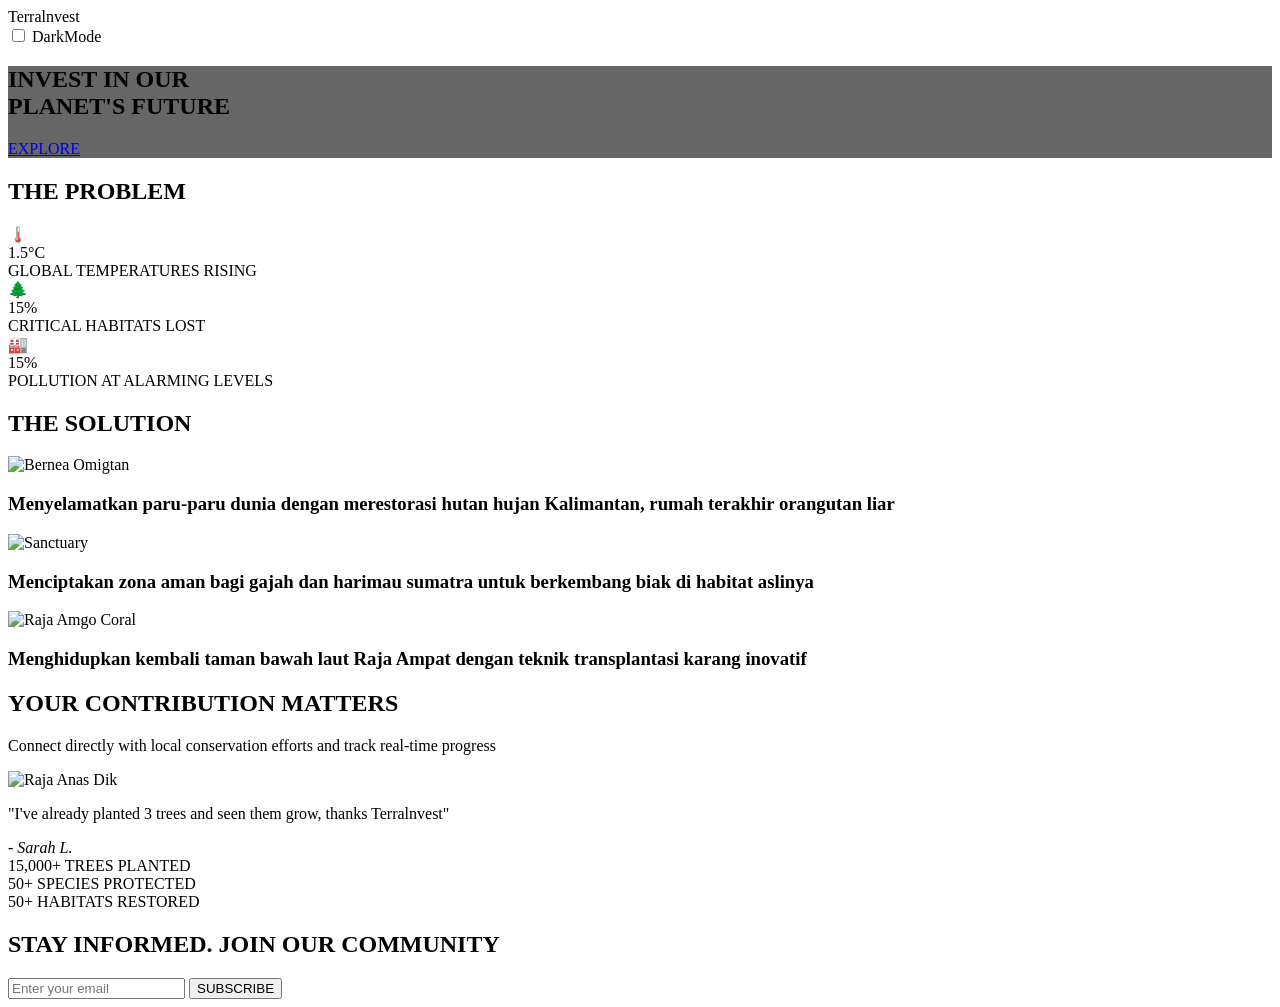
==== index.html @ cbedf4a2 "Website statis Terralnvest siap deploy" ====
<!DOCTYPE html>
<html lang="en" data-theme="light">
<head>
    <meta charset="UTF-8">
    <meta name="viewport" content="width=device-width, initial-scale=1.0">
    <title>Terralnvest - Invest in Our Planet's Future</title>
    <link rel="stylesheet" href="http://127.0.0.1:8000/css/style.css">
</head>
<body>
        <nav class="navbar">
        <div class="nav-container">
            <div class="logo">Terralnvest</div>
            <div class="theme-switch-wrapper">
                <label class="theme-switch">
                    <input type="checkbox">
                    <span class="slider"></span>
                </label>
                <span class="mode-text">DarkMode</span>
            </div>
        </div>
    </nav>

    <section class="hero" style="background-image: linear-gradient(rgba(0,0,0,0.6), rgba(0,0,0,0.6)), url('http://127.0.0.1:8000/img/bg1.jpg');">
        <div class="hero-content">
            <h1>INVEST IN OUR<br>PLANET'S FUTURE</h1>
            <div class="hero-buttons">
                <a href="http://127.0.0.1:8000/ecosystems" class="btn btn-primary">EXPLORE</a>
            </div>
        </div>
    </section>

    <section class="problem">
        <h2>THE PROBLEM</h2>
        <div class="stats-container">
            <div class="stat-item">
                <div class="stat-icon">🌡️</div>
                <div class="stat-value">1.5°C</div>
                <div class="stat-label">GLOBAL TEMPERATURES RISING</div>
            </div>
            <div class="stat-item">
                <div class="stat-icon">🌲</div>
                <div class="stat-value">15%</div>
                <div class="stat-label">CRITICAL HABITATS LOST</div>
            </div>
            <div class="stat-item">
                <div class="stat-icon">🏭</div>
                <div class="stat-value">15%</div>
                <div class="stat-label">POLLUTION AT ALARMING LEVELS</div>
            </div>
        </div>
    </section>

    <section class="solution">
        <h2>THE SOLUTION</h2>
        <div class="solution-cards">
            <div class="solution-card">
                <img src="http://127.0.0.1:8000/img/pohon.png" alt="Bernea Omigtan">
                <h3>Menyelamatkan paru-paru dunia dengan merestorasi hutan hujan Kalimantan, rumah terakhir orangutan liar</h3>
            </div>
            <div class="solution-card">
                <img src="http://127.0.0.1:8000/img/satwa.png" alt="Sanctuary">
                <h3>Menciptakan zona aman bagi gajah dan harimau sumatra untuk berkembang biak di habitat aslinya</h3>
            </div>
            <div class="solution-card">
                <img src="http://127.0.0.1:8000/img/terumbu.jpg" alt="Raja Amgo Coral">
                <h3>Menghidupkan kembali taman bawah laut Raja Ampat dengan teknik transplantasi karang inovatif</h3>
            </div>
        </div>
    </section>

    <section class="contribution">
        <h2>YOUR CONTRIBUTION MATTERS</h2>
        <div class="contribution-content">
            <p>Connect directly with local conservation efforts and track real-time progress</p>
            <img src="http://127.0.0.1:8000/img/id.svg" alt="Raja Anas Dik">
        </div>
    </section>

    <section class="social-proof">
        <div class="testimonial">
            <p>"I've already planted 3 trees and seen them grow, thanks Terralnvest"</p>
            <cite>- Sarah L.</cite>
        </div>
        <div class="stats">
            <div class="stat">
                <span class="stat-number">15,000+</span>
                <span class="stat-label">TREES PLANTED</span>
            </div>
            <div class="stat">
                <span class="stat-number">50+</span>
                <span class="stat-label">SPECIES PROTECTED</span>
            </div>
            <div class="stat">
                <span class="stat-number">50+</span>
                <span class="stat-label">HABITATS RESTORED</span>
            </div>
        </div>
    </section>

    <section class="newsletter">
        <h2>STAY INFORMED. JOIN OUR COMMUNITY</h2>
        <div class="subscribe-form">
            <input type="email" placeholder="Enter your email">
            <button class="btn btn-primary">SUBSCRIBE</button>
        </div>
    </section>
    
    <script>
        const toggleSwitch = document.querySelector('.theme-switch input[type="checkbox"]');
        
        function switchTheme(e) {
            if (e.target.checked) {
                document.documentElement.setAttribute('data-theme', 'dark');
            } else {
                document.documentElement.setAttribute('data-theme', 'light');
            }
        }
        
        toggleSwitch.addEventListener('change', switchTheme, false);
    </script>
</body>
</html>
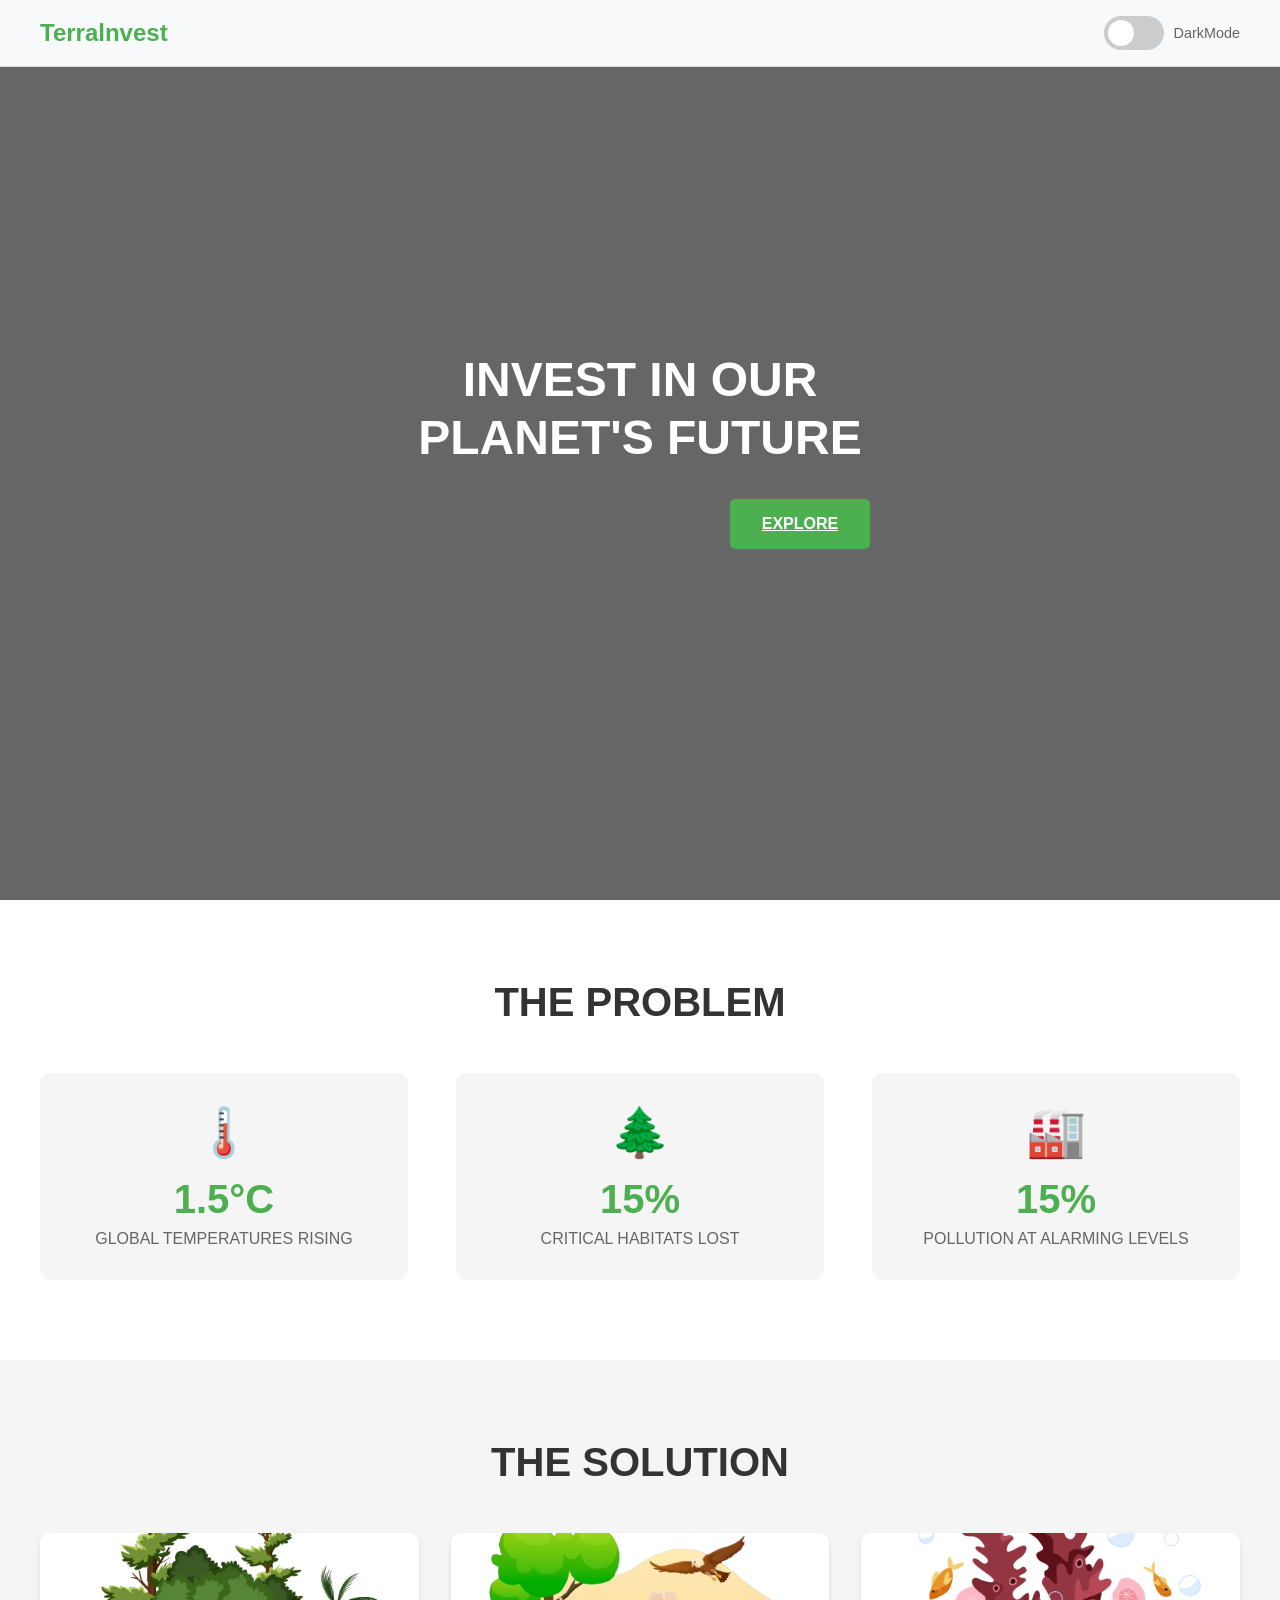
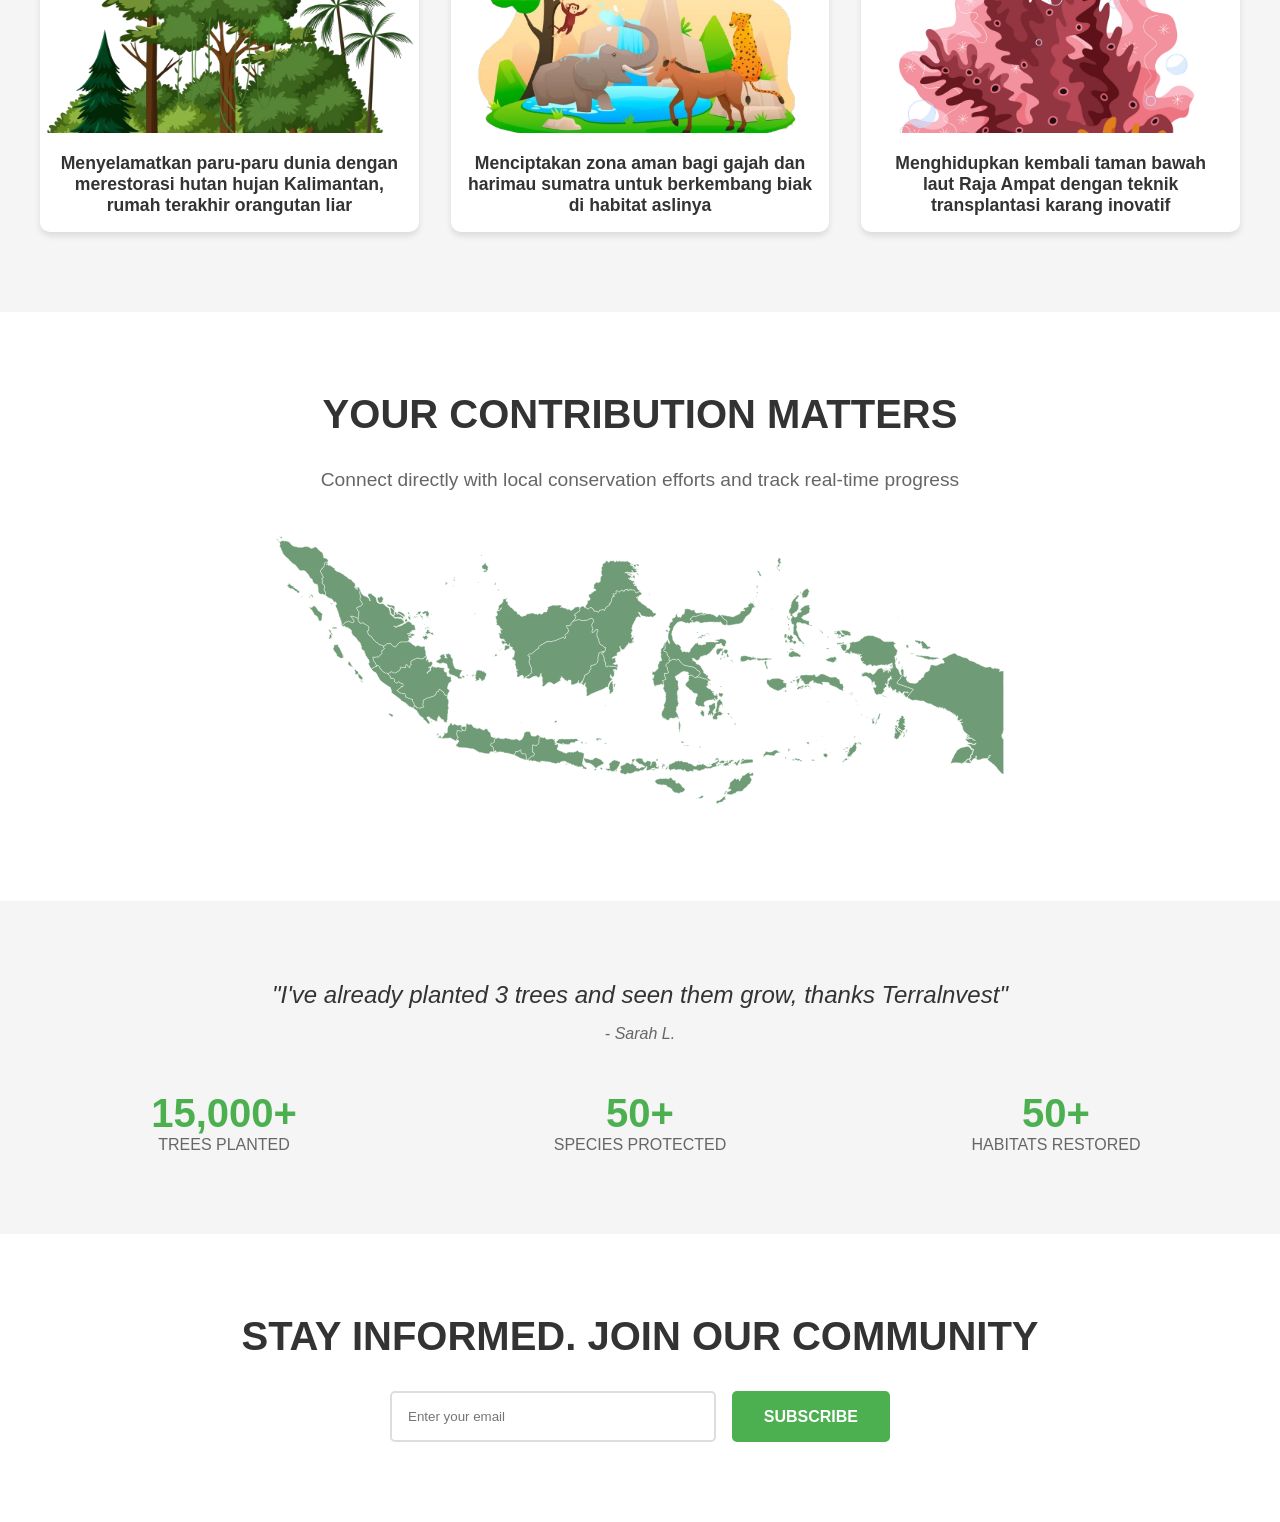
==== commit d8e6e158: "perbaikan" ====
--- a/index.html
+++ b/index.html
@@ -4,7 +4,7 @@
     <meta charset="UTF-8">
     <meta name="viewport" content="width=device-width, initial-scale=1.0">
     <title>Terralnvest - Invest in Our Planet's Future</title>
-    <link rel="stylesheet" href="http://127.0.0.1:8000/css/style.css">
+    <link rel="stylesheet" href="css/style.css">
 </head>
 <body>
         <nav class="navbar">
@@ -24,7 +24,7 @@
         <div class="hero-content">
             <h1>INVEST IN OUR<br>PLANET'S FUTURE</h1>
             <div class="hero-buttons">
-                <a href="http://127.0.0.1:8000/ecosystems" class="btn btn-primary">EXPLORE</a>
+                <a href="ecosystems" class="btn btn-primary">EXPLORE</a>
             </div>
         </div>
     </section>
@@ -54,15 +54,15 @@
         <h2>THE SOLUTION</h2>
         <div class="solution-cards">
             <div class="solution-card">
-                <img src="http://127.0.0.1:8000/img/pohon.png" alt="Bernea Omigtan">
+                <img src="img/pohon.png" alt="Bernea Omigtan">
                 <h3>Menyelamatkan paru-paru dunia dengan merestorasi hutan hujan Kalimantan, rumah terakhir orangutan liar</h3>
             </div>
             <div class="solution-card">
-                <img src="http://127.0.0.1:8000/img/satwa.png" alt="Sanctuary">
+                <img src="img/satwa.png" alt="Sanctuary">
                 <h3>Menciptakan zona aman bagi gajah dan harimau sumatra untuk berkembang biak di habitat aslinya</h3>
             </div>
             <div class="solution-card">
-                <img src="http://127.0.0.1:8000/img/terumbu.jpg" alt="Raja Amgo Coral">
+                <img src="img/terumbu.jpg" alt="Raja Amgo Coral">
                 <h3>Menghidupkan kembali taman bawah laut Raja Ampat dengan teknik transplantasi karang inovatif</h3>
             </div>
         </div>
@@ -72,7 +72,7 @@
         <h2>YOUR CONTRIBUTION MATTERS</h2>
         <div class="contribution-content">
             <p>Connect directly with local conservation efforts and track real-time progress</p>
-            <img src="http://127.0.0.1:8000/img/id.svg" alt="Raja Anas Dik">
+            <img src="img/id.svg" alt="Raja Anas Dik">
         </div>
     </section>
 
--- a/css/style.css
+++ b/css/style.css
@@ -0,0 +1,361 @@
+:root {
+    --bg-primary: #ffffff;
+    --text-primary: #333333;
+    --text-secondary: #666666;
+    --accent-color: #4CAF50;
+    --nav-bg: #f8f9fa;
+    --card-bg: #f5f5f5;
+    --border-color: #dddddd;
+}
+
+[data-theme="dark"] {
+    --bg-primary: #1a1a1a;
+    --text-primary: #ffffff;
+    --text-secondary: #cccccc;
+    --accent-color: #6ab04c;
+    --nav-bg: #2d2d2d;
+    --card-bg: #333333;
+    --border-color: #444444;
+}
+
+* {
+    margin: 0;
+    padding: 0;
+    box-sizing: border-box;
+}
+
+body {
+    font-family: -apple-system, BlinkMacSystemFont, 'Segoe UI', Roboto, Oxygen, Ubuntu, sans-serif;
+    background-color: var(--bg-primary);
+    color: var(--text-primary);
+    transition: background-color 0.3s, color 0.3s;
+}
+
+.navbar {
+    background-color: var(--nav-bg);
+    padding: 1rem 2rem;
+    position: fixed;
+    width: 100%;
+    top: 0;
+    z-index: 1000;
+    border-bottom: 1px solid var(--border-color);
+}
+
+.nav-container {
+    max-width: 1200px;
+    margin: 0 auto;
+    display: flex;
+    justify-content: space-between;
+    align-items: center;
+}
+
+.logo {
+    font-size: 1.5rem;
+    font-weight: bold;
+    color: var(--accent-color);
+}
+
+.theme-switch-wrapper {
+    display: flex;
+    align-items: center;
+}
+
+.theme-switch {
+    display: inline-block;
+    height: 34px;
+    position: relative;
+    width: 60px;
+}
+
+.theme-switch input {
+    display: none;
+}
+
+.slider {
+    background-color: #ccc;
+    bottom: 0;
+    cursor: pointer;
+    left: 0;
+    position: absolute;
+    right: 0;
+    top: 0;
+    transition: .4s;
+    border-radius: 34px;
+}
+
+.slider:before {
+    background-color: #fff;
+    bottom: 4px;
+    content: "";
+    height: 26px;
+    left: 4px;
+    position: absolute;
+    transition: .4s;
+    width: 26px;
+    border-radius: 50%;
+}
+
+input:checked + .slider {
+    background-color: var(--accent-color);
+}
+
+input:checked + .slider:before {
+    transform: translateX(26px);
+}
+
+.mode-text {
+    margin-left: 10px;
+    font-size: 0.9rem;
+    color: var(--text-secondary);
+}
+
+.hero {
+    height: 100vh;
+    background-image: linear-gradient(rgba(0,0,0,0.5), rgba(0,0,0,0.5)), url('/images/hero-bg.jpg');
+    background-size: cover;
+    background-position: center;
+    display: flex;
+    align-items: center;
+    justify-content: center;
+    text-align: center;
+    color: white;
+}
+
+.hero-content h1 {
+    font-size: 3rem;
+    margin-bottom: 2rem;
+    line-height: 1.2;
+}
+
+.hero-buttons {
+    display: flex;
+    gap: 1rem;
+    justify-content: center;
+    padding-left: 20rem;
+}
+
+.btn {
+    padding: 1rem 2rem;
+    border: none;
+    cursor: pointer;
+    font-size: 1rem;
+    font-weight: bold;
+    border-radius: 5px;
+    transition: transform 0.3s;
+}
+
+.btn:hover {
+    transform: translateY(-2px);
+}
+
+.btn-primary {
+    background-color: var(--accent-color);
+    color: white;
+}
+
+.btn-outline {
+    background-color: transparent;
+    border: 2px solid white;
+    color: white;
+}
+
+.problem {
+    padding: 5rem 2rem;
+    text-align: center;
+}
+
+.problem h2 {
+    font-size: 2.5rem;
+    margin-bottom: 3rem;
+}
+
+.stats-container {
+    display: flex;
+    justify-content: center;
+    gap: 3rem;
+    max-width: 1200px;
+    margin: 0 auto;
+}
+
+.stat-item {
+    flex: 1;
+    padding: 2rem;
+    background-color: var(--card-bg);
+    border-radius: 10px;
+}
+
+.stat-icon {
+    font-size: 3rem;
+    margin-bottom: 1rem;
+}
+
+.stat-value {
+    font-size: 2.5rem;
+    font-weight: bold;
+    color: var(--accent-color);
+    margin-bottom: 0.5rem;
+}
+
+.stat-label {
+    color: var(--text-secondary);
+}
+
+.solution {
+    padding: 5rem 2rem;
+    background-color: var(--card-bg);
+    text-align: center;
+}
+
+.solution h2 {
+    font-size: 2.5rem;
+    margin-bottom: 3rem;
+}
+
+.solution-cards {
+    display: flex;
+    justify-content: center;
+    gap: 2rem;
+    max-width: 1200px;
+    margin: 0 auto;
+}
+
+.solution-card {
+    flex: 1;
+    background-color: var(--bg-primary);
+    border-radius: 10px;
+    overflow: hidden;
+    box-shadow: 0 4px 6px rgba(0,0,0,0.1);
+}
+
+.solution-card img {
+    width: 100%;
+    height: 200px;
+    object-fit: cover;
+}
+
+.solution-card h3 {
+    padding: 1rem;
+    font-size: 1.1rem;
+}
+
+.contribution {
+    padding: 5rem 2rem;
+    text-align: center;
+}
+
+.contribution h2 {
+    font-size: 2.5rem;
+    margin-bottom: 2rem;
+}
+
+.contribution-content {
+    max-width: 800px;
+    margin: 0 auto;
+}
+
+.contribution-content p {
+    font-size: 1.2rem;
+    color: var(--text-secondary);
+    margin-bottom: 2rem;
+}
+
+.contribution-content img {
+    width: 100%;
+    border-radius: 10px;
+}
+
+.social-proof {
+    padding: 5rem 2rem;
+    background-color: var(--card-bg);
+    text-align: center;
+}
+
+.testimonial {
+    max-width: 800px;
+    margin: 0 auto 3rem;
+    font-size: 1.5rem;
+    font-style: italic;
+    color: var(--text-primary);
+}
+
+.testimonial cite {
+    display: block;
+    margin-top: 1rem;
+    font-size: 1rem;
+    color: var(--text-secondary);
+}
+
+.stats {
+    display: flex;
+    justify-content: center;
+    gap: 3rem;
+    max-width: 1200px;
+    margin: 0 auto;
+}
+
+.stat {
+    flex: 1;
+}
+
+.stat-number {
+    display: block;
+    font-size: 2.5rem;
+    font-weight: bold;
+    color: var(--accent-color);
+}
+
+.stat-label {
+    color: var(--text-secondary);
+}
+
+.newsletter {
+    padding: 5rem 2rem;
+    text-align: center;
+}
+
+.newsletter h2 {
+    font-size: 2.5rem;
+    margin-bottom: 2rem;
+}
+
+.subscribe-form {
+    display: flex;
+    justify-content: center;
+    gap: 1rem;
+    max-width: 500px;
+    margin: 0 auto;
+}
+
+.subscribe-form input {
+    flex: 1;
+    padding: 1rem;
+    border: 2px solid var(--border-color);
+    border-radius: 5px;
+    background-color: var(--bg-primary);
+    color: var(--text-primary);
+}
+
+.subscribe-form input:focus {
+    outline: none;
+    border-color: var(--accent-color);
+}
+
+@media (max-width: 768px) {
+    .hero-content h1 {
+        font-size: 2rem;
+    }
+    
+    .hero-buttons {
+        flex-direction: column;
+    }
+    
+    .stats-container,
+    .solution-cards,
+    .stats {
+        flex-direction: column;
+    }
+    
+    .subscribe-form {
+        flex-direction: column;
+    }
+}
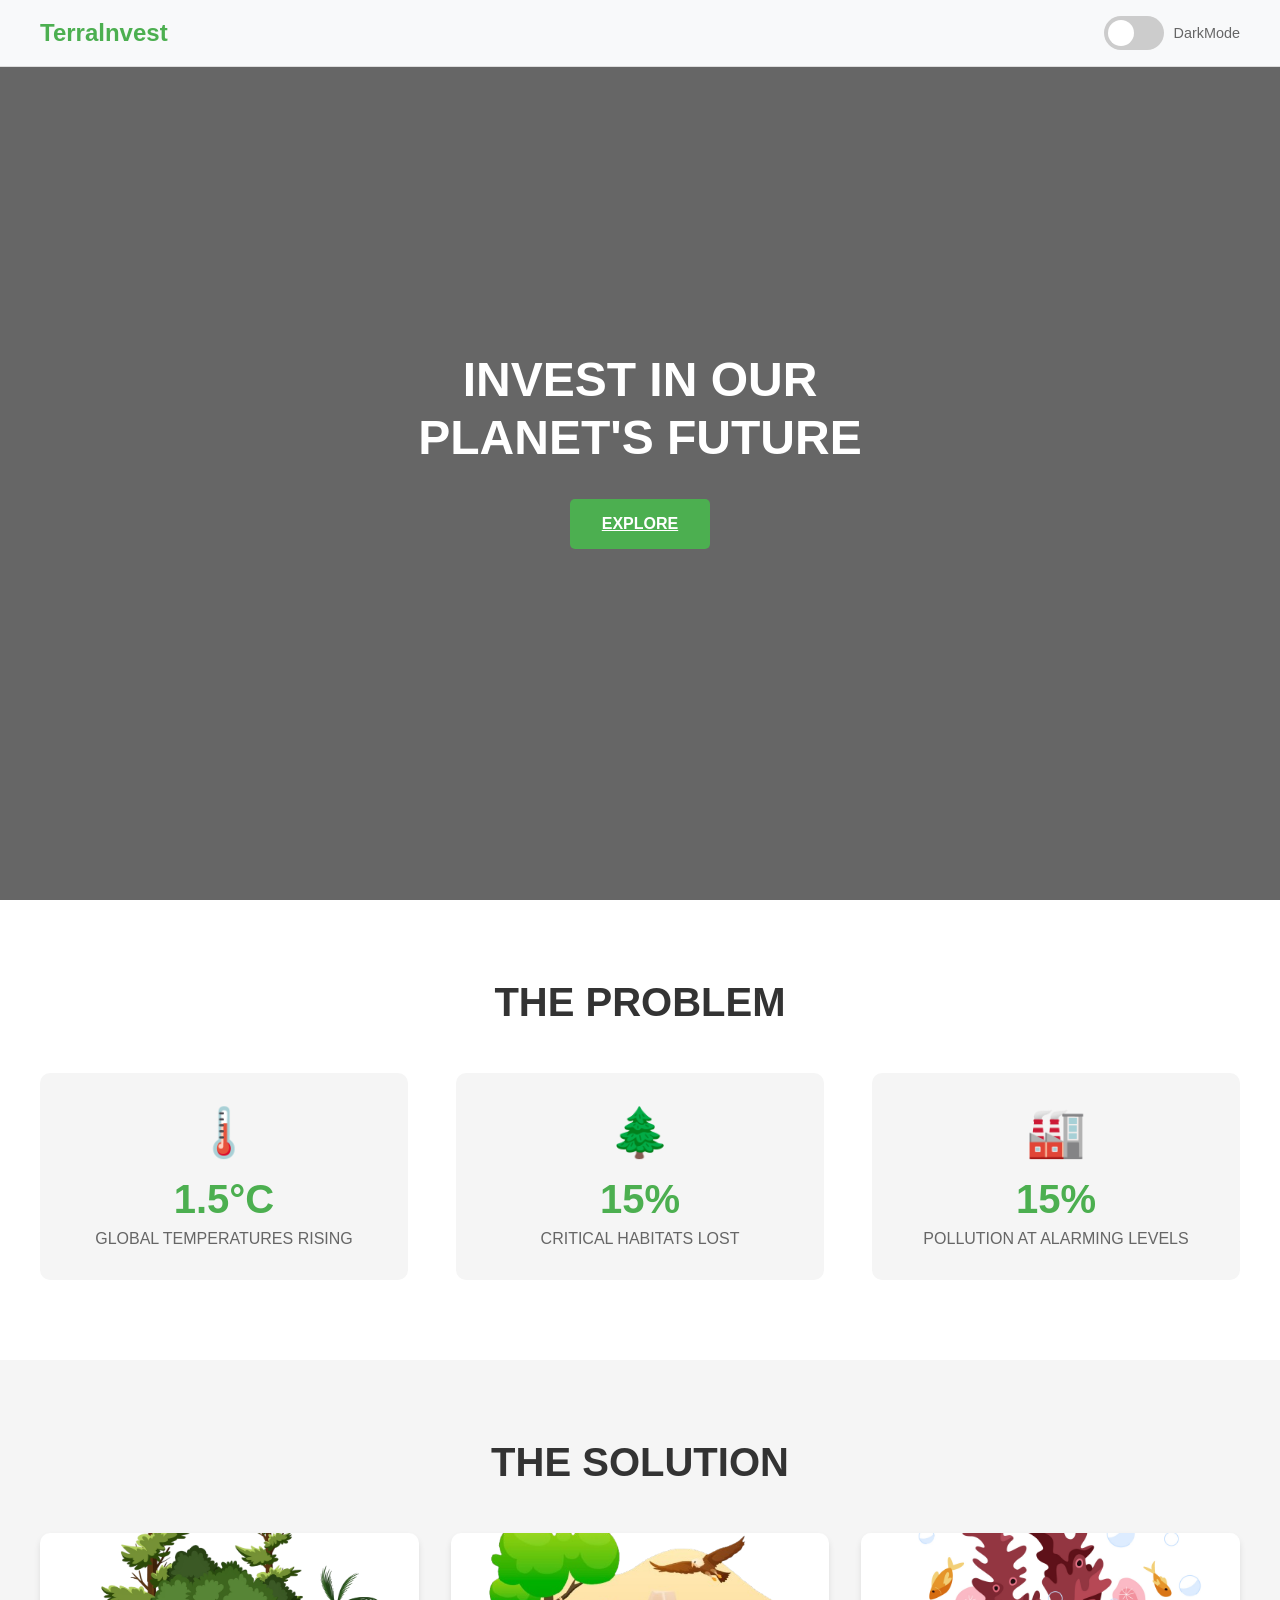
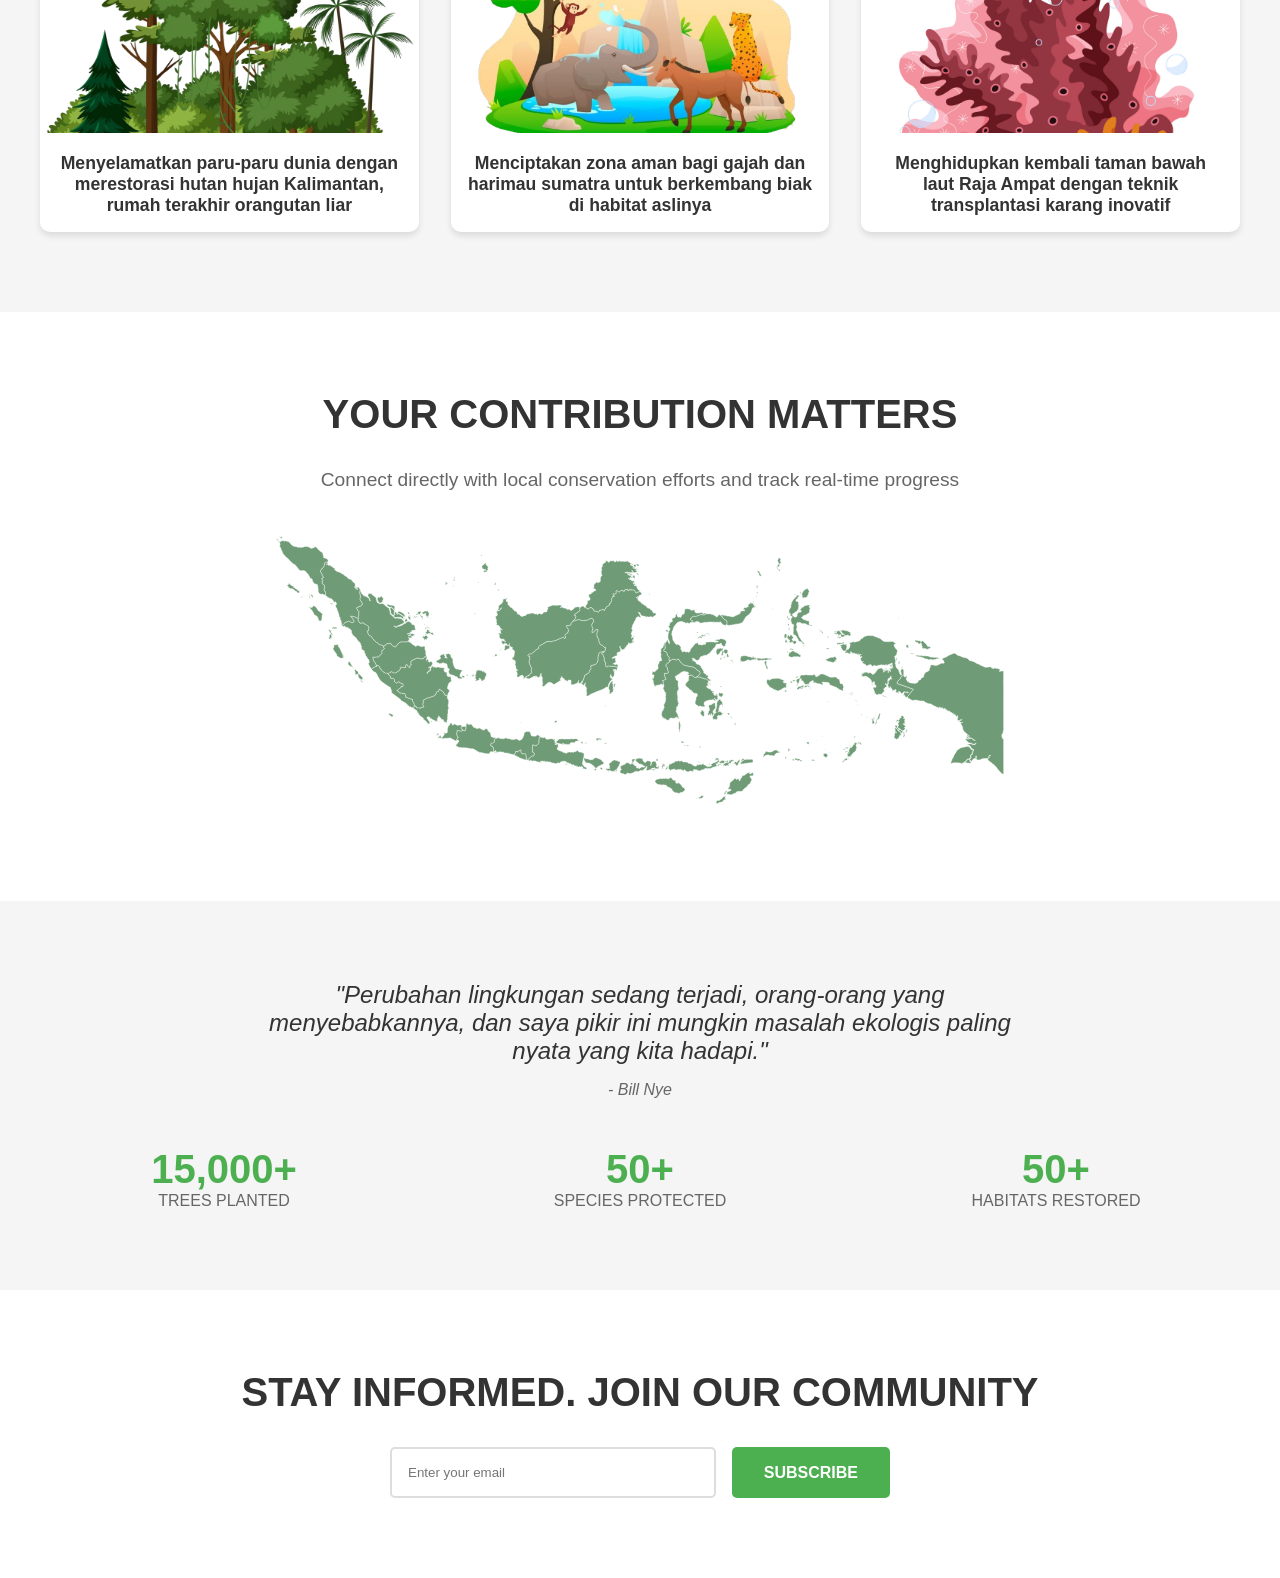
==== commit 65f4e896: "perbaikan" ====
--- a/index.html
+++ b/index.html
@@ -20,7 +20,7 @@
         </div>
     </nav>
 
-    <section class="hero" style="background-image: linear-gradient(rgba(0,0,0,0.6), rgba(0,0,0,0.6)), url('http://127.0.0.1:8000/img/bg1.jpg');">
+    <section class="hero" style="background-image: linear-gradient(rgba(0,0,0,0.6), rgba(0,0,0,0.6)), url('img/bg1.jpg');">
         <div class="hero-content">
             <h1>INVEST IN OUR<br>PLANET'S FUTURE</h1>
             <div class="hero-buttons">
@@ -78,8 +78,8 @@
 
     <section class="social-proof">
         <div class="testimonial">
-            <p>"I've already planted 3 trees and seen them grow, thanks Terralnvest"</p>
-            <cite>- Sarah L.</cite>
+            <p>"Perubahan lingkungan sedang terjadi, orang-orang yang menyebabkannya, dan saya pikir ini mungkin masalah ekologis paling nyata yang kita hadapi."</p>
+            <cite>- Bill Nye</cite>
         </div>
         <div class="stats">
             <div class="stat">
--- a/css/style.css
+++ b/css/style.css
@@ -111,7 +111,7 @@
 
 .hero {
     height: 100vh;
-    background-image: linear-gradient(rgba(0,0,0,0.5), rgba(0,0,0,0.5)), url('/images/hero-bg.jpg');
+    background-image: linear-gradient(rgba(0,0,0,0.5), rgba(0,0,0,0.5)), url('/img/bg1.jpg');
     background-size: cover;
     background-position: center;
     display: flex;
@@ -131,7 +131,6 @@
     display: flex;
     gap: 1rem;
     justify-content: center;
-    padding-left: 20rem;
 }
 
 .btn {
@@ -153,11 +152,6 @@
     color: white;
 }
 
-.btn-outline {
-    background-color: transparent;
-    border: 2px solid white;
-    color: white;
-}
 
 .problem {
     padding: 5rem 2rem;
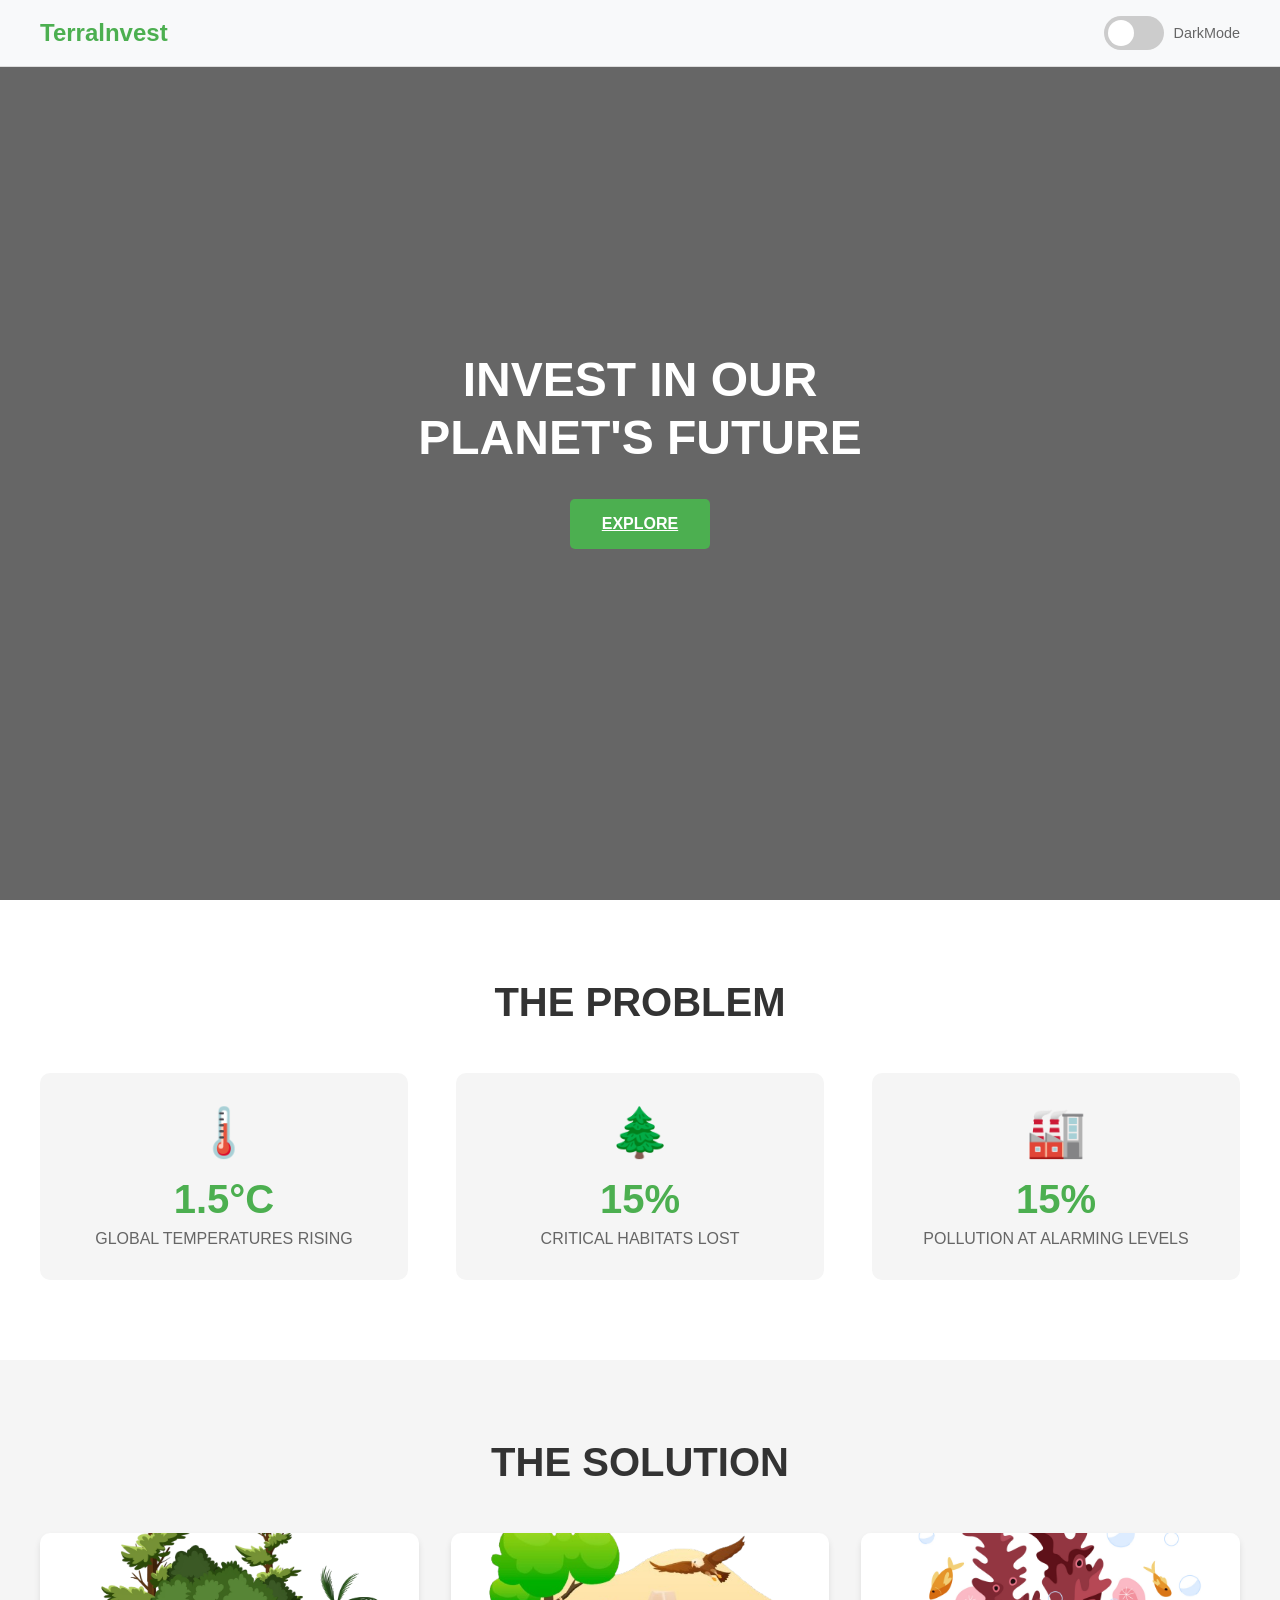
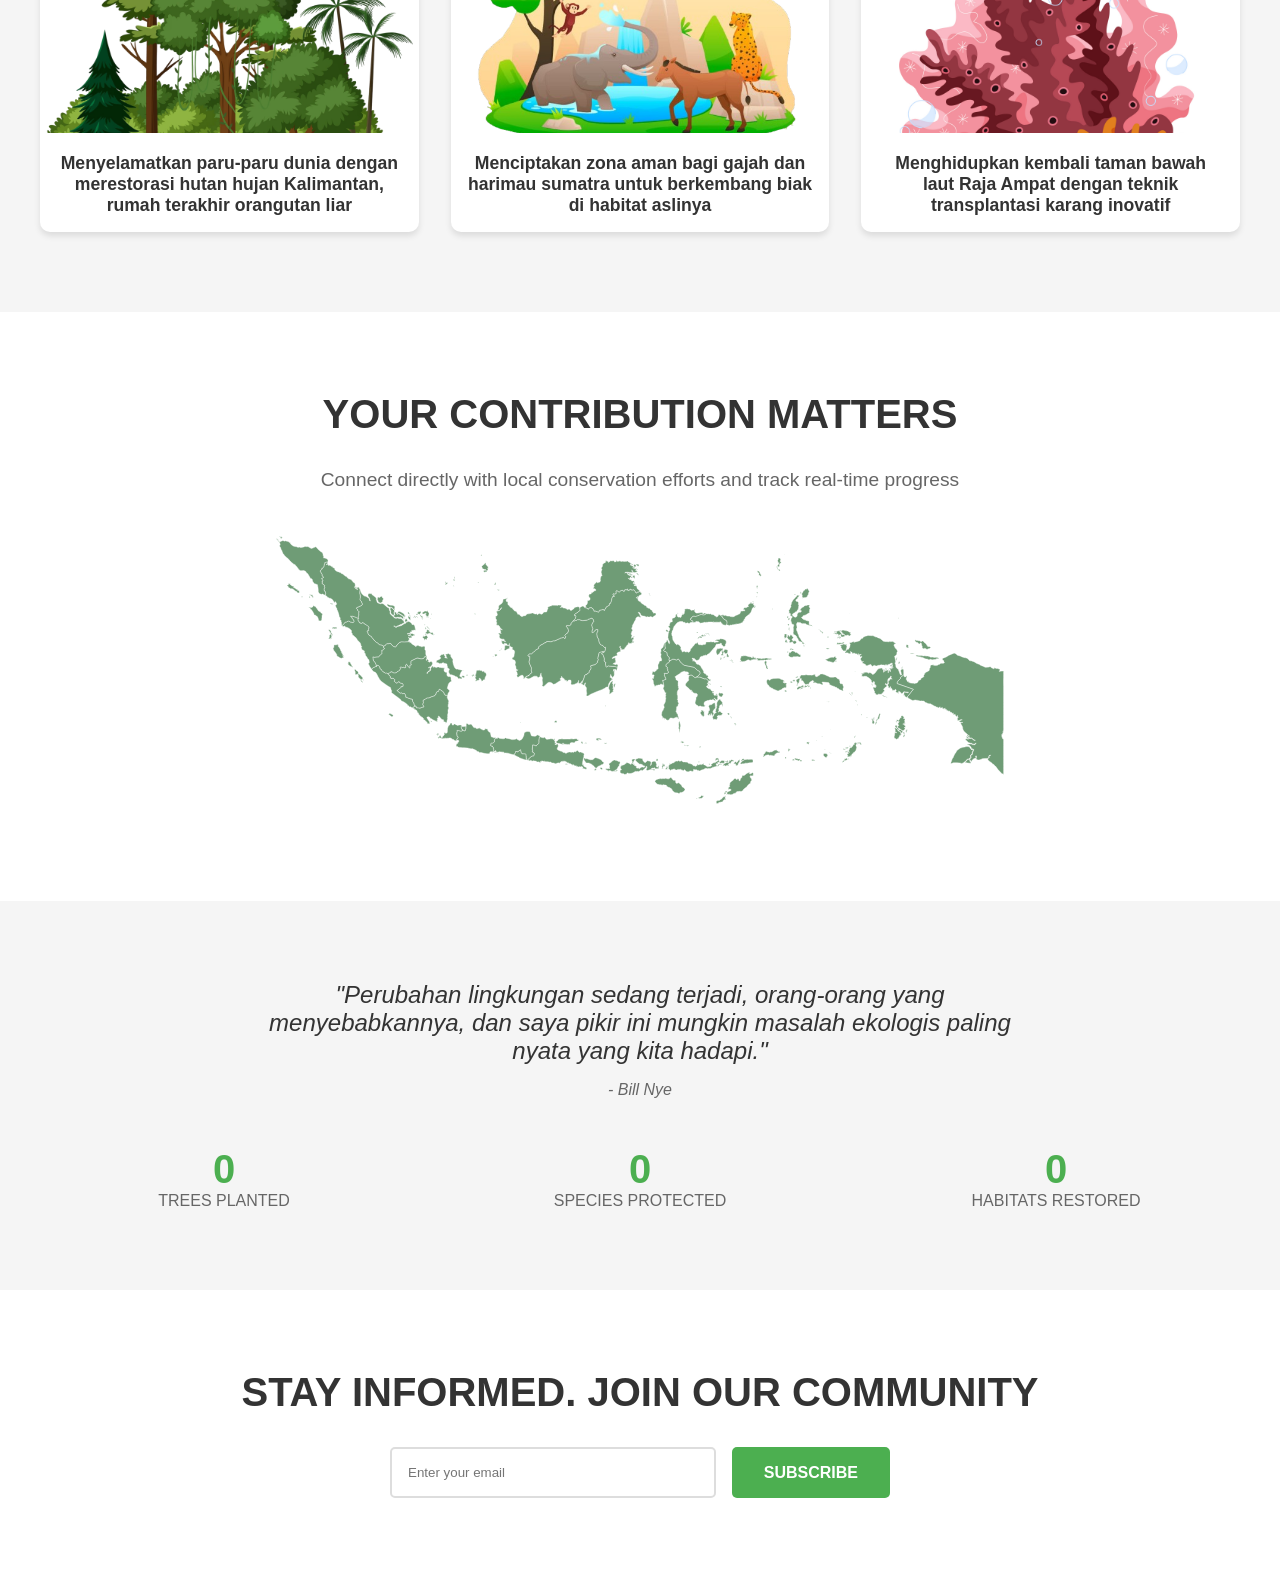
==== commit 91f0425f: "perbaikan" ====
--- a/index.html
+++ b/index.html
@@ -83,15 +83,15 @@
         </div>
         <div class="stats">
             <div class="stat">
-                <span class="stat-number">15,000+</span>
+                <span class="stat-number">0</span>
                 <span class="stat-label">TREES PLANTED</span>
             </div>
             <div class="stat">
-                <span class="stat-number">50+</span>
+                <span class="stat-number">0</span>
                 <span class="stat-label">SPECIES PROTECTED</span>
             </div>
             <div class="stat">
-                <span class="stat-number">50+</span>
+                <span class="stat-number">0</span>
                 <span class="stat-label">HABITATS RESTORED</span>
             </div>
         </div>
